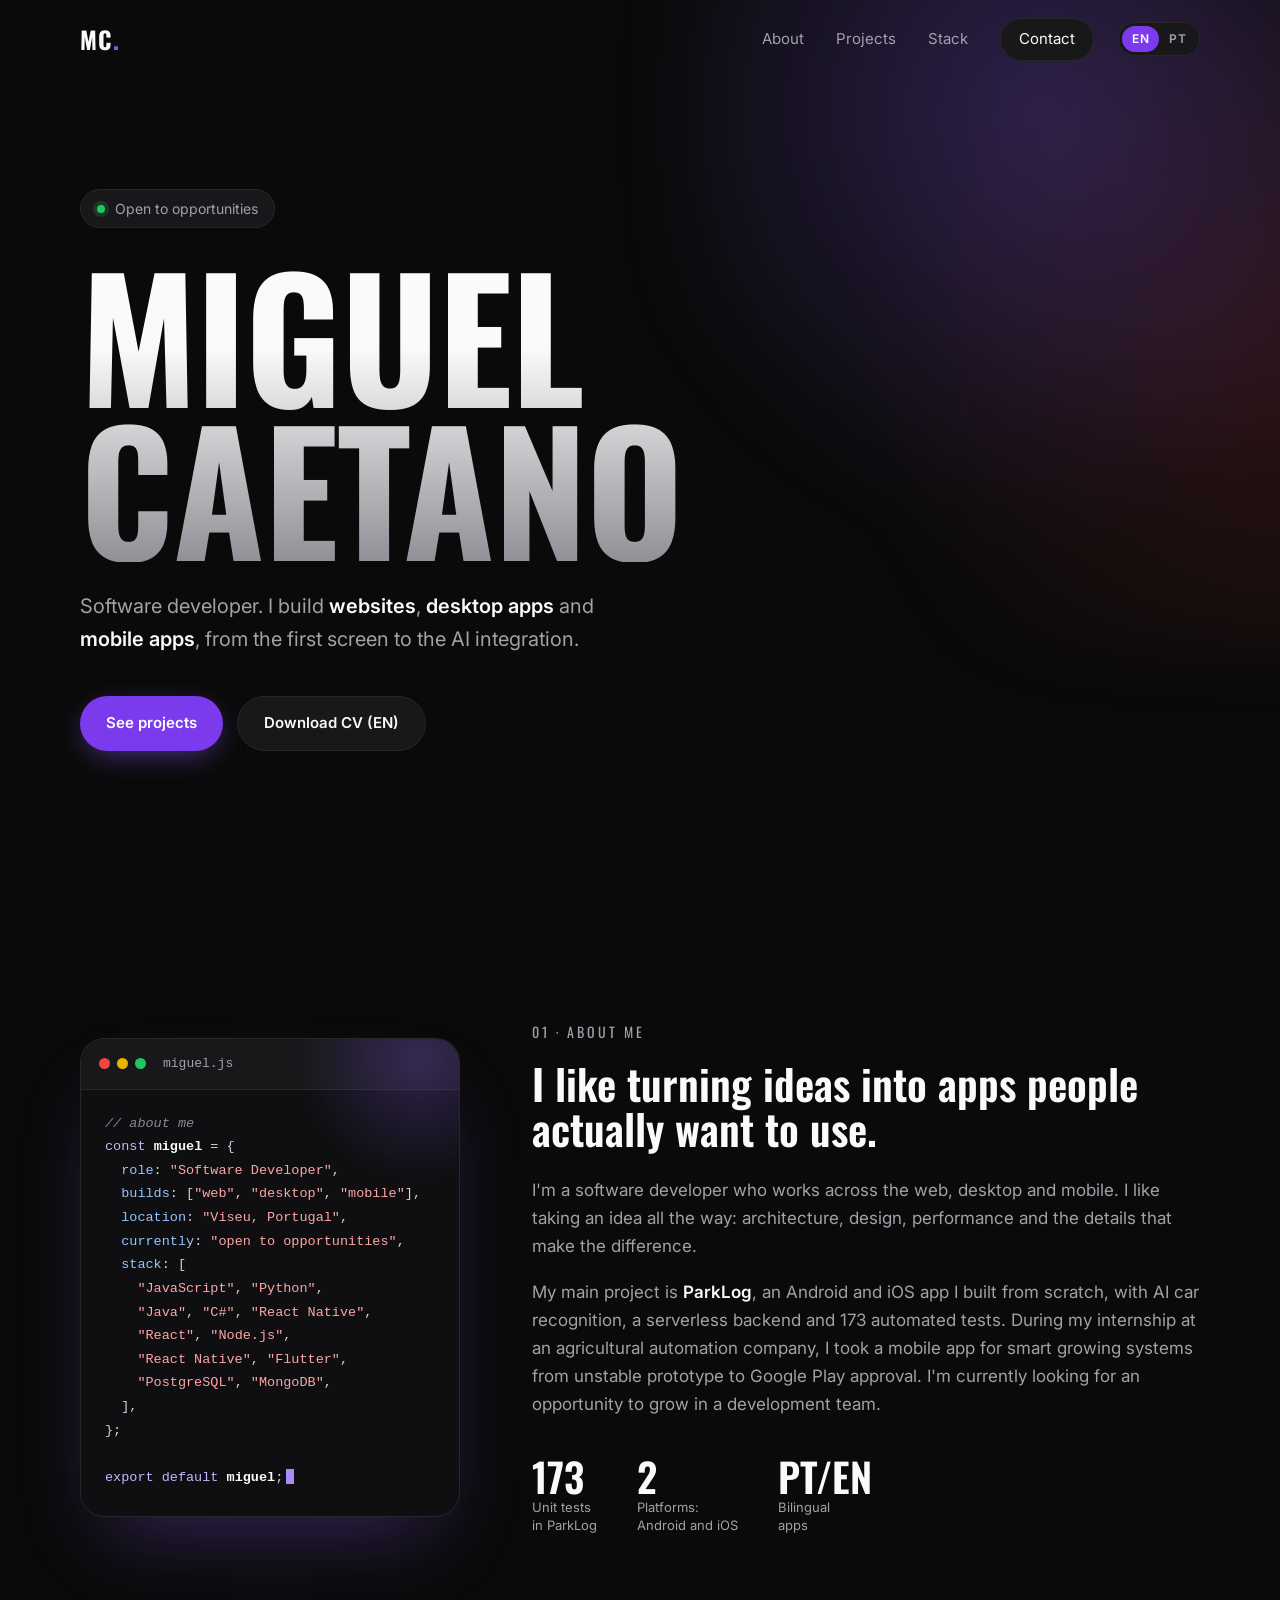
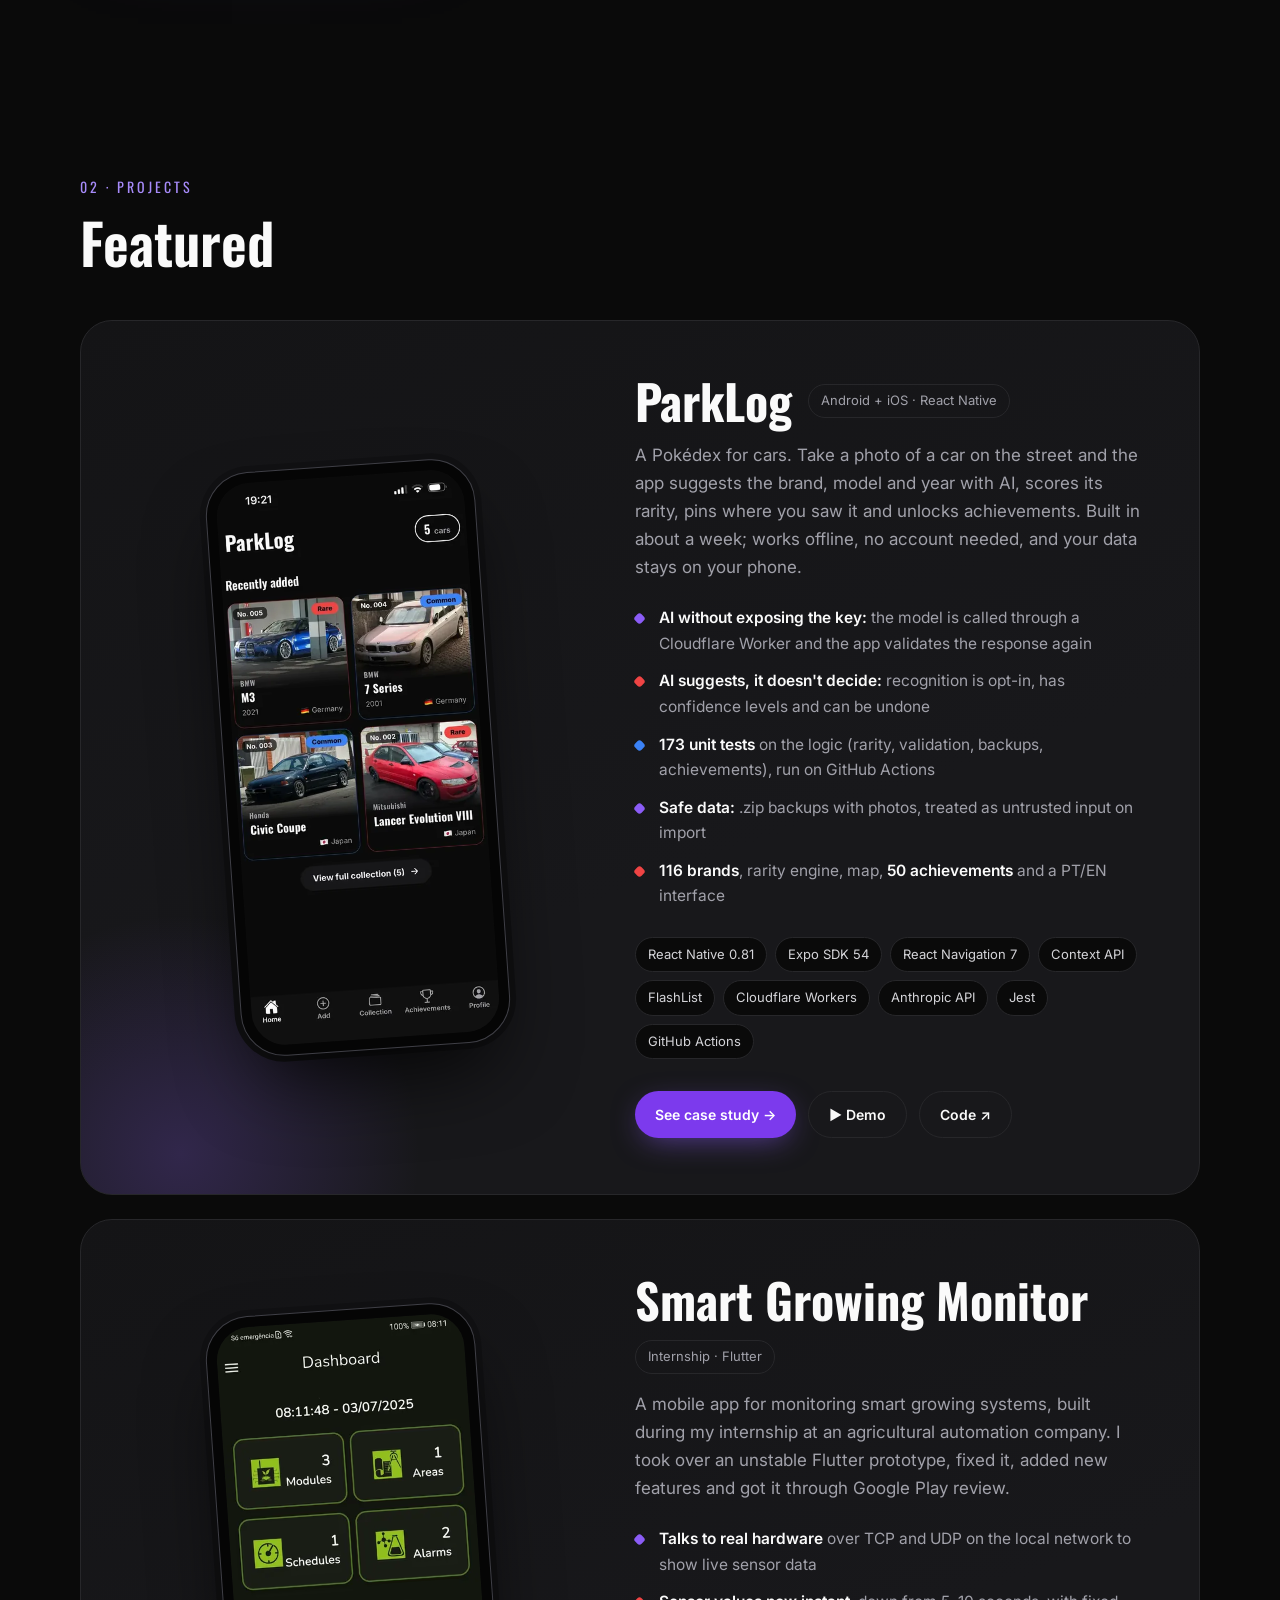
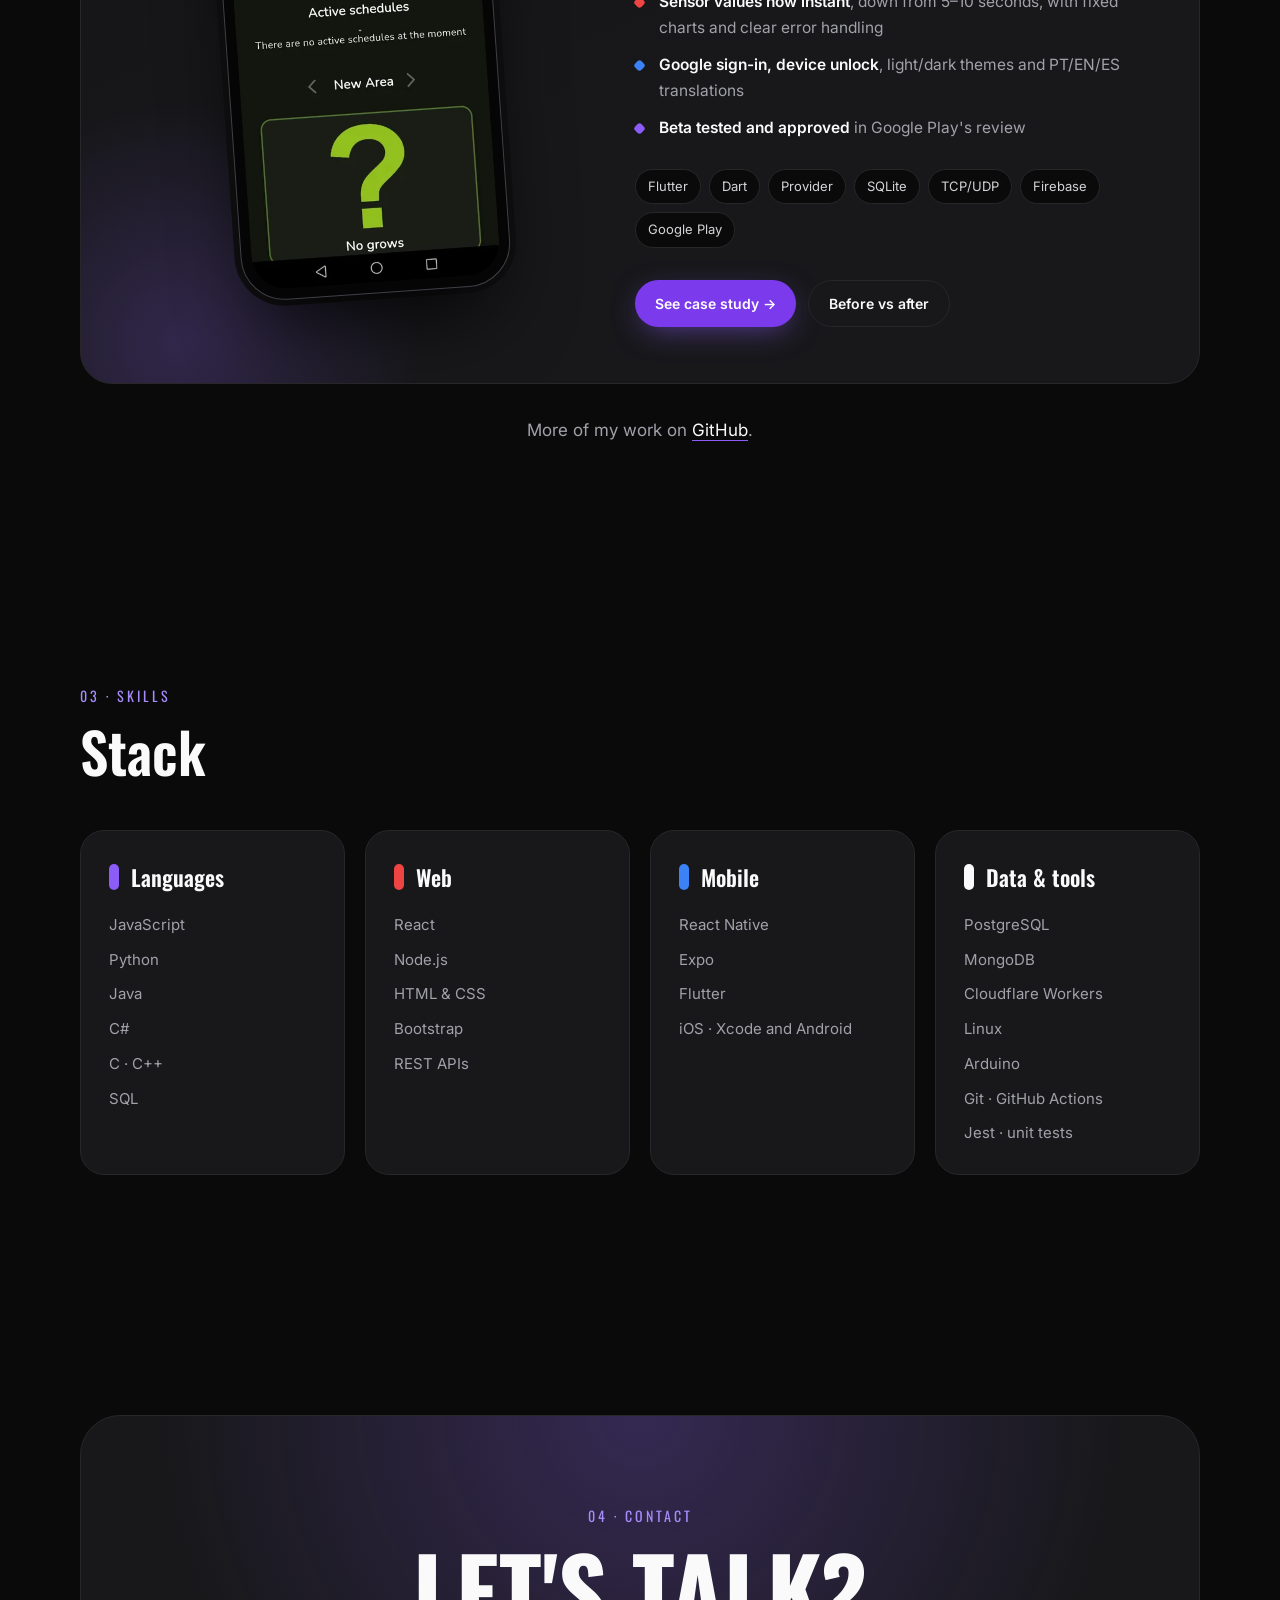
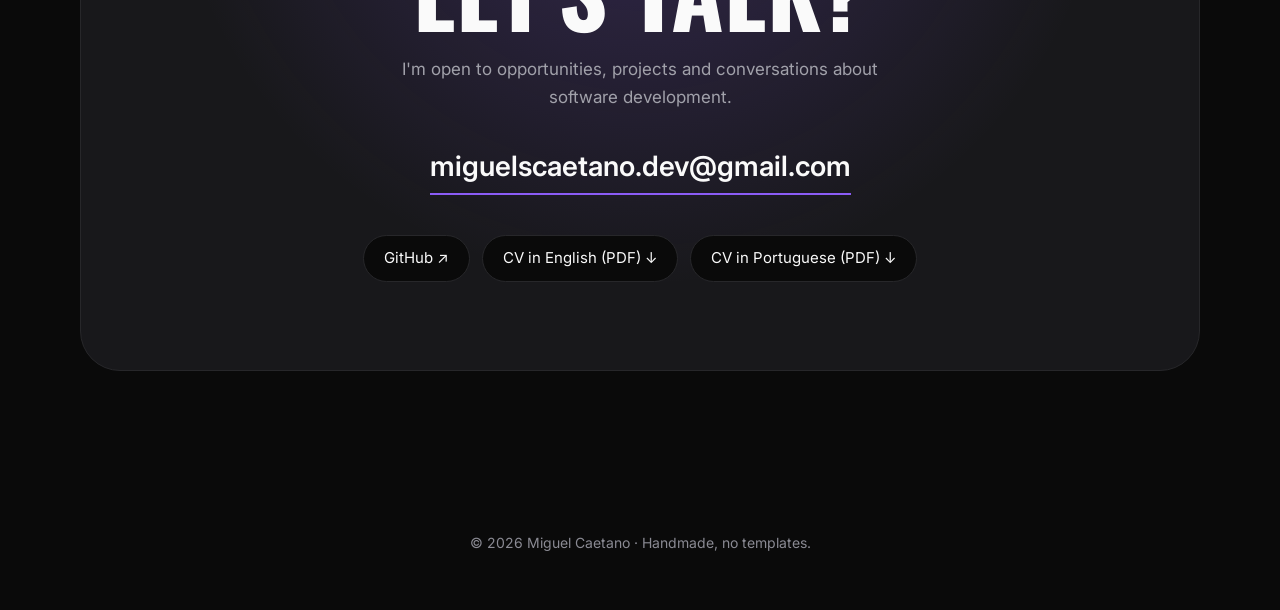
==== index.html @ cb92158a "primeira versao do portfolio, sem CVs para download" ====
<!DOCTYPE html>
<html lang="en">
<head>
  <meta charset="UTF-8" />
  <meta name="viewport" content="width=device-width, initial-scale=1.0" />
  <title data-i18n="meta.title">Miguel Caetano · Software Developer</title>
  <meta name="description" data-i18n-attr="content:meta.desc" content="Portfolio of Miguel Caetano, a software developer building websites, desktop apps and mobile apps. Creator of ParkLog." />

  <link rel="canonical" href="https://caetano14.github.io/" />

  <!-- Social share preview. Needs absolute URLs. -->
  <meta property="og:type" content="website" />
  <meta property="og:url" content="https://caetano14.github.io/" />
  <meta property="og:title" content="Miguel Caetano · Software Developer" />
  <meta property="og:description" content="Web, desktop and mobile · Creator of ParkLog, an AI-powered car collection app." />
  <meta property="og:image" content="https://caetano14.github.io/assets/og-home.jpg" />
  <meta property="og:image:width" content="1200" />
  <meta property="og:image:height" content="630" />
  <meta property="og:image:alt" content="Miguel Caetano, software developer, next to ParkLog app screens" />
  <meta name="twitter:card" content="summary_large_image" />

  <!-- Favicon -->
  <link rel="icon" href="favicon.svg" type="image/svg+xml" />
  <link rel="icon" href="favicon-32.png" sizes="32x32" type="image/png" />
  <link rel="apple-touch-icon" href="apple-touch-icon.png" />
  <meta name="theme-color" content="#0A0A0A" />

  <link rel="preconnect" href="https://fonts.googleapis.com" />
  <link rel="preconnect" href="https://fonts.gstatic.com" crossorigin />
  <link href="https://fonts.googleapis.com/css2?family=Inter:wght@400;500;600&family=Oswald:wght@500;600;700&display=swap" rel="stylesheet" />
  <link rel="stylesheet" href="style.css" />
</head>
<body>

  <!-- ============ NAVIGATION ============ -->
  <header class="nav" id="nav">
    <a href="#top" class="nav__logo">MC<span>.</span></a>
    <div class="nav__right">
      <div class="lang" role="group" aria-label="Language">
        <button type="button" data-lang="en" aria-pressed="true">EN</button>
        <button type="button" data-lang="pt" aria-pressed="false">PT</button>
      </div>
      <button class="nav__toggle" id="navToggle" aria-label="Open menu" data-i18n-attr="aria-label:nav.menu" aria-expanded="false">
        <span></span><span></span>
      </button>
    </div>
    <nav class="nav__links" id="navLinks">
      <a href="#about" data-i18n="nav.about">About</a>
      <a href="#projects" data-i18n="nav.projects">Projects</a>
      <a href="#stack" data-i18n="nav.stack">Stack</a>
      <a href="#contact" class="nav__cta" data-i18n="nav.contact">Contact</a>
    </nav>
  </header>

  <main id="top">

    <!-- ============ HERO ============ -->
    <section class="hero">
      <div class="hero__glow"></div>
      <div class="container hero__inner">
        <p class="eyebrow"><span class="dot"></span> <span data-i18n="hero.available">Open to opportunities</span></p>
        <h1 class="hero__title">Miguel<br />Caetano</h1>
        <p class="hero__subtitle" data-i18n="hero.subtitle">
          Software developer. I build <strong>websites</strong>, <strong>desktop apps</strong> and
          <strong>mobile apps</strong>, from the first screen to the AI integration.
        </p>
        <div class="hero__actions">
          <a href="#projects" class="btn btn--primary" data-i18n="hero.cta">See projects</a>
          <a href="assets/cv-miguel-caetano-en.pdf" class="btn btn--ghost" download data-i18n="hero.cv" data-i18n-attr="href:cv.file">Download CV (EN)</a>
        </div>
      </div>
    </section>

    <!-- ============ ABOUT ============ -->
    <section class="section" id="about">
      <div class="container about">
        <figure class="code-card reveal" aria-label="About me, written as code" data-i18n-attr="aria-label:about.codeLabel">
          <div class="code-card__bar" aria-hidden="true">
            <i></i><i></i><i></i>
            <span>miguel.js</span>
          </div>
<pre class="code-card__body"><code><span class="c-com" data-i18n="about.codeComment">// about me</span>
<span class="c-key">const</span> <span class="c-var">miguel</span> = {
  <span class="c-prop">role</span>: <span class="c-str">"Software Developer"</span>,
  <span class="c-prop">builds</span>: [<span class="c-str">"web"</span>, <span class="c-str">"desktop"</span>, <span class="c-str">"mobile"</span>],
  <span class="c-prop">location</span>: <span class="c-str">"Viseu, Portugal"</span>,
  <span class="c-prop">currently</span>: <span class="c-str" data-i18n="about.codeStatus">"open to opportunities"</span>,
  <span class="c-prop">stack</span>: [
    <span class="c-str">"JavaScript"</span>, <span class="c-str">"Python"</span>,
    <span class="c-str">"Java"</span>, <span class="c-str">"C#"</span>, <span class="c-str">"React Native"</span>,
    <span class="c-str">"React"</span>, <span class="c-str">"Node.js"</span>,
    <span class="c-str">"React Native"</span>, <span class="c-str">"Flutter"</span>,
    <span class="c-str">"PostgreSQL"</span>, <span class="c-str">"MongoDB"</span>,
  ],
};

<span class="c-key">export default</span> <span class="c-var">miguel</span>;<span class="code-card__caret" aria-hidden="true"></span></code></pre>
        </figure>
        <div class="about__text reveal">
          <p class="section__label" data-i18n="about.label">01 · About me</p>
          <h2 class="section__title" data-i18n="about.title">I like turning ideas into apps people actually want to use.</h2>
          <p data-i18n="about.p1">
            I'm a software developer who works across the web, desktop and mobile. I like taking an idea all
            the way: architecture, design, performance and the details that make the difference.
          </p>
          <p data-i18n="about.p2">
            My main project is <strong>ParkLog</strong>, an Android and iOS app I built from scratch, with
            AI car recognition, a serverless backend and 173 automated tests. During my internship at an
            agricultural automation company, I took a mobile app for smart growing systems from unstable
            prototype to Google Play approval. I'm currently looking for an opportunity to grow in a development team.
          </p>
          <div class="about__facts">
            <div><span class="fact__num">173</span><span class="fact__label" data-i18n="about.f1">Unit tests<br />in ParkLog</span></div>
            <div><span class="fact__num">2</span><span class="fact__label" data-i18n="about.f2">Platforms:<br />Android and iOS</span></div>
            <div><span class="fact__num">PT/EN</span><span class="fact__label" data-i18n="about.f3">Bilingual<br />apps</span></div>
          </div>
        </div>
      </div>
    </section>

    <!-- ============ PROJECTS ============ -->
    <section class="section" id="projects">
      <div class="container">
        <p class="section__label reveal" data-i18n="projects.label">02 · Projects</p>
        <h2 class="section__title reveal" data-i18n="projects.title">Featured</h2>

        <article class="project reveal">
          <div class="project__visual">
            <a href="parklog/" class="phone" aria-label="See the ParkLog case study" data-i18n-attr="aria-label:projects.phoneLabel">
              <div class="phone__screen phone__screen--img">
                <img src="assets/parklog/home.webp" srcset="assets/parklog/home-sm.webp 430w, assets/parklog/home.webp 645w" sizes="(max-width: 720px) 210px, 250px" width="645" height="1398" alt="ParkLog home screen with recently added cars" data-i18n-attr="alt:projects.phoneAlt" />
              </div>
            </a>
          </div>

          <div class="project__body">
            <div class="project__head">
              <h3 class="project__name">ParkLog</h3>
              <span class="tag">Android + iOS · React Native</span>
            </div>
            <p class="project__desc" data-i18n="pk.desc">
              A Pokédex for cars. Take a photo of a car on the street and the app suggests the brand, model
              and year with AI, scores its rarity, pins where you saw it and unlocks achievements. Built in
              about a week; works offline, no account needed, and your data stays on your phone.
            </p>

            <ul class="features">
              <li data-i18n="pk.f1"><b>AI without exposing the key:</b> the model is called through a Cloudflare Worker and the app validates the response again</li>
              <li data-i18n="pk.f2"><b>AI suggests, it doesn't decide:</b> recognition is opt-in, has confidence levels and can be undone</li>
              <li data-i18n="pk.f3"><b>173 unit tests</b> on the logic (rarity, validation, backups, achievements), run on GitHub Actions</li>
              <li data-i18n="pk.f4"><b>Safe data:</b> .zip backups with photos, treated as untrusted input on import</li>
              <li data-i18n="pk.f5"><b>116 brands</b>, rarity engine, map, <b>50 achievements</b> and a PT/EN interface</li>
            </ul>

            <div class="chips">
              <span>React Native 0.81</span><span>Expo SDK 54</span><span>React Navigation 7</span><span>Context API</span>
              <span>FlashList</span><span>Cloudflare Workers</span><span>Anthropic API</span>
              <span>Jest</span><span>GitHub Actions</span>
            </div>

            <div class="project__links">
              <a href="parklog/" class="btn btn--primary btn--sm" data-i18n="pk.case">See case study →</a>
              <a href="parklog/#demo" class="btn btn--ghost btn--sm">▶ Demo</a>
              <a href="https://github.com/caetano14/parklog" target="_blank" rel="noopener" class="btn btn--ghost btn--sm" data-i18n="pk.code">Code ↗</a>
            </div>
          </div>
        </article>

        <!-- Second project: internship -->
        <article class="project reveal">
          <div class="project__visual">
            <a href="internship/" class="phone" aria-label="See the internship case study" data-i18n-attr="aria-label:gl.card.phoneLabel">
              <div class="phone__screen phone__screen--img">
                <img src="assets/internship/dashboard.webp" srcset="assets/internship/dashboard-sm.webp 430w, assets/internship/dashboard.webp 645w" sizes="(max-width: 720px) 210px, 250px" width="645" height="1398" alt="App dashboard with modules, areas, schedules and alarms" data-i18n-attr="alt:gl.alt.dashboard" loading="lazy" />
              </div>
            </a>
          </div>

          <div class="project__body">
            <div class="project__head">
              <h3 class="project__name" data-i18n="gl.card.name">Smart Growing Monitor</h3>
              <span class="tag" data-i18n="gl.card.tag">Internship · Flutter</span>
            </div>
            <p class="project__desc" data-i18n="gl.card.desc">
              A mobile app for monitoring smart growing systems, built during my internship at an agricultural
              automation company. I took over an unstable Flutter prototype, fixed it, added new features and got
              it through Google Play review.
            </p>

            <ul class="features">
              <li data-i18n="gl.card.f1"><b>Talks to real hardware</b> over TCP and UDP on the local network to show live sensor data</li>
              <li data-i18n="gl.card.f2"><b>Sensor values now instant</b>, down from 5–10 seconds, with fixed charts and clear error handling</li>
              <li data-i18n="gl.card.f3"><b>Google sign-in, device unlock</b>, light/dark themes and PT/EN/ES translations</li>
              <li data-i18n="gl.card.f4"><b>Beta tested and approved</b> in Google Play's review</li>
            </ul>

            <div class="chips">
              <span>Flutter</span><span>Dart</span><span>Provider</span><span>SQLite</span>
              <span>TCP/UDP</span><span>Firebase</span><span>Google Play</span>
            </div>

            <div class="project__links">
              <a href="internship/" class="btn btn--primary btn--sm" data-i18n="pk.case">See case study →</a>
              <a href="internship/#redesign" class="btn btn--ghost btn--sm" data-i18n="gl.cta.ba">Before vs after</a>
            </div>
          </div>
        </article>

        <p class="more reveal" data-i18n="projects.more">More of my work on <a href="https://github.com/caetano14" target="_blank" rel="noopener">GitHub</a>.</p>
      </div>
    </section>

    <!-- ============ STACK ============ -->
    <section class="section" id="stack">
      <div class="container">
        <p class="section__label reveal" data-i18n="stack.label">03 · Skills</p>
        <h2 class="section__title reveal">Stack</h2>

        <div class="stack">
          <div class="stack__group reveal">
            <h3><i class="bar bar--exotic"></i><span data-i18n="stack.languages">Languages</span></h3>
            <ul><li>JavaScript</li><li>Python</li><li>Java</li><li>C#</li><li>C · C++</li><li>SQL</li></ul>
          </div>
          <div class="stack__group reveal">
            <h3><i class="bar bar--rare"></i>Web</h3>
            <ul><li>React</li><li>Node.js</li><li>HTML &amp; CSS</li><li>Bootstrap</li><li>REST APIs</li></ul>
          </div>
          <div class="stack__group reveal">
            <h3><i class="bar bar--common"></i>Mobile</h3>
            <ul><li>React Native</li><li>Expo</li><li>Flutter</li><li data-i18n="stack.platforms">iOS · Xcode and Android</li></ul>
          </div>
          <div class="stack__group reveal">
            <h3><i class="bar bar--white"></i><span data-i18n="stack.data">Data &amp; tools</span></h3>
            <ul><li>PostgreSQL</li><li>MongoDB</li><li>Cloudflare Workers</li><li>Linux</li><li>Arduino</li><li>Git · GitHub Actions</li><li data-i18n="stack.jest">Jest · unit tests</li></ul>
          </div>
        </div>
      </div>
    </section>

    <!-- ============ CONTACT ============ -->
    <section class="section contact" id="contact">
      <div class="container contact__inner reveal">
        <p class="section__label" data-i18n="contact.label">04 · Contact</p>
        <h2 class="contact__title" data-i18n="contact.title">Let's talk?</h2>
        <p class="contact__text" data-i18n="contact.text">I'm open to opportunities, projects and conversations about software development.</p>
        <a href="mailto:miguelscaetano.dev@gmail.com" class="contact__email">miguelscaetano.dev@gmail.com</a>
        <div class="contact__links">
          <a href="https://github.com/caetano14" target="_blank" rel="noopener">GitHub ↗</a>
                    <a href="assets/cv-miguel-caetano-en.pdf" download data-i18n="contact.cv" data-i18n-attr="href:cv.file">CV in English
                      (PDF) ↓</a>
                    <a href="assets/cv-miguel-caetano-pt.pdf" download data-i18n="contact.cvOther" data-i18n-attr="href:cv.otherFile">CV in
                      Portuguese (PDF) ↓</a>
        </div>
      </div>
    </section>
  </main>

  <footer class="footer">
    <p>© <span id="year"></span> Miguel Caetano · <span data-i18n="footer.made">Handmade, no templates.</span></p>
  </footer>

  <script src="i18n.js"></script>
  <script src="script.js"></script>
</body>
</html>
---- style.css ----
/* =========================================================
   Portfólio · Miguel Caetano
   Design system "garagem exótica" (o mesmo do ParkLog)
   ========================================================= */

:root {
  --bg: #0A0A0A;
  --card: #18181B;
  --card-2: #27272A;
  --text: #FAFAFA;
  --muted: #A1A1AA;

  --exotic: #8B5CF6;
  --exotic-strong: #7C3AED; /* fundos com texto branco (contraste 5.7:1) */
  --exotic-text: #A78BFA;   /* texto pequeno em roxo sobre fundo escuro */
  --rare: #EF4444;
  --common: #3B82F6;

  --radius: 16px;
  --font-body: "Inter", system-ui, -apple-system, "Segoe UI", sans-serif;
  --font-display: "Oswald", "Arial Narrow", Impact, sans-serif;
}

*, *::before, *::after { box-sizing: border-box; margin: 0; padding: 0; }

html { scroll-behavior: smooth; scroll-padding-top: 80px; }

body {
  background: var(--bg);
  color: var(--text);
  font-family: var(--font-body);
  font-size: 17px;
  line-height: 1.65;
  -webkit-font-smoothing: antialiased;
  overflow-x: hidden;
}

a { color: inherit; text-decoration: none; }
strong, b { color: var(--text); font-weight: 600; }

.container { width: min(1120px, 100% - 48px); margin-inline: auto; }

/* ---------- Navegação ---------- */
.nav {
  position: fixed; inset: 0 0 auto 0; z-index: 50;
  display: flex; align-items: center; justify-content: space-between;
  padding: 18px max(24px, calc((100% - 1120px) / 2));
  transition: background .3s, backdrop-filter .3s, border-color .3s;
  border-bottom: 1px solid transparent;
}
.nav.scrolled {
  background: rgba(10, 10, 10, .72);
  backdrop-filter: blur(16px);
  -webkit-backdrop-filter: blur(16px);
  border-bottom-color: rgba(39, 39, 42, .7);
}
.nav__logo { font-family: var(--font-display); font-size: 24px; font-weight: 700; letter-spacing: 1px; }
.nav__logo span { color: var(--exotic); }
.nav__links { display: flex; align-items: center; gap: 32px; font-size: 15px; }
.nav__links a { color: var(--muted); transition: color .2s; }
.nav__links a:hover { color: var(--text); }
.nav__links .nav__cta {
  color: var(--text); padding: 8px 18px; border-radius: 999px;
  background: var(--card); border: 1px solid var(--card-2);
}
.nav__links .nav__cta:hover { border-color: var(--exotic); }
.nav__links { margin-left: auto; }
.nav__right { order: 3; display: flex; align-items: center; gap: 12px; margin-left: 24px; position: relative; z-index: 2; }

/* Toggle de idioma */
.lang { display: flex; padding: 3px; border-radius: 999px; background: var(--card); border: 1px solid var(--card-2); }
.lang button {
  font: 600 12px/1 var(--font-body); letter-spacing: .5px; color: var(--muted);
  background: none; border: 0; cursor: pointer; padding: 7px 10px; border-radius: 999px;
  transition: color .2s, background .2s;
}
.lang button:hover { color: var(--text); }
.lang button[aria-pressed="true"] { background: var(--exotic-strong); color: #fff; }
.lang button:focus-visible, .btn:focus-visible, .nav__links a:focus-visible { outline: 2px solid var(--exotic); outline-offset: 2px; }

.nav__toggle { display: none; background: none; border: 0; cursor: pointer; padding: 8px; }
.nav__toggle span { display: block; width: 22px; height: 2px; background: var(--text); border-radius: 2px; margin: 5px 0; transition: transform .3s; }

/* ---------- Botões ---------- */
.btn {
  display: inline-flex; align-items: center; justify-content: center;
  padding: 14px 26px; border-radius: 999px;
  font-weight: 600; font-size: 15px;
  transition: transform .2s, box-shadow .2s, background .2s, border-color .2s;
}
.btn:hover { transform: translateY(-2px); }
.btn--primary { background: var(--exotic-strong); color: #fff; box-shadow: 0 8px 30px -8px rgba(139, 92, 246, .6); }
.btn--primary:hover { box-shadow: 0 12px 36px -8px rgba(139, 92, 246, .8); }
.btn--ghost { border: 1px solid var(--card-2); background: var(--card); }
.btn--ghost:hover { border-color: var(--muted); }
.btn--sm { padding: 11px 20px; font-size: 14px; }

/* ---------- Hero ---------- */
.hero { position: relative; min-height: 100vh; display: flex; align-items: center; padding: 120px 0 80px; overflow: hidden; }
.hero__glow {
  position: absolute; width: 900px; height: 900px; right: -300px; top: -250px;
  background:
    radial-gradient(circle at 40% 40%, rgba(139, 92, 246, .28), transparent 55%),
    radial-gradient(circle at 70% 70%, rgba(239, 68, 68, .14), transparent 50%);
  filter: blur(40px); pointer-events: none;
}
.hero__inner { position: relative; }
.eyebrow {
  display: inline-flex; align-items: center; gap: 10px;
  font-size: 14px; color: var(--muted);
  padding: 7px 16px; border-radius: 999px; background: var(--card); border: 1px solid var(--card-2);
}
.dot { width: 8px; height: 8px; border-radius: 50%; background: #22C55E; box-shadow: 0 0 0 4px rgba(34, 197, 94, .18); animation: pulse 2s infinite; }
@keyframes pulse { 50% { box-shadow: 0 0 0 7px rgba(34, 197, 94, .05); } }

.hero__title {
  font-family: var(--font-display); font-weight: 700; text-transform: uppercase;
  font-size: clamp(64px, 13vw, 168px); line-height: .92; letter-spacing: -1px;
  margin: 28px 0 28px;
  background: linear-gradient(180deg, #FAFAFA 30%, #71717A 120%);
  -webkit-background-clip: text; background-clip: text; color: transparent;
}
.hero__subtitle { max-width: 560px; font-size: clamp(17px, 2vw, 20px); color: var(--muted); }
.hero__actions { display: flex; flex-wrap: wrap; gap: 14px; margin-top: 40px; }

/* ---------- Secções ---------- */
.section { padding: 120px 0; }
.section__label { font-family: var(--font-display); letter-spacing: 3px; text-transform: uppercase; font-size: 14px; color: var(--exotic-text); margin-bottom: 14px; }
.section__title { font-family: var(--font-display); font-weight: 600; font-size: clamp(36px, 5vw, 56px); line-height: 1.08; margin-bottom: 48px; }

/* ---------- Sobre ---------- */
.about { display: grid; grid-template-columns: 380px 1fr; gap: 72px; align-items: center; }
.about__photo { aspect-ratio: 4 / 5; border-radius: 28px; overflow: hidden; background: var(--card); border: 1px solid var(--card-2); position: relative; }
.about__photo img { width: 100%; height: 100%; object-fit: cover; }
.about__photo::after { content: ""; position: absolute; inset: 0; background: linear-gradient(180deg, transparent 55%, var(--bg)); }
.about__placeholder {
  height: 100%; display: grid; place-items: center;
  font-family: var(--font-display); font-size: 120px; font-weight: 700; color: var(--card-2);
  background: radial-gradient(circle at 30% 20%, rgba(139, 92, 246, .25), transparent 60%);
}
.about__text .section__title { margin-bottom: 24px; font-size: clamp(30px, 3.6vw, 42px); }
.about__text p { color: var(--muted); margin-bottom: 18px; }
.about__facts { display: flex; gap: 40px; margin-top: 36px; flex-wrap: wrap; }
.about__facts > div { display: flex; flex-direction: column; }
.fact__num { font-family: var(--font-display); font-size: 40px; font-weight: 600; line-height: 1.1; }
.fact__label { font-size: 13px; color: var(--muted); line-height: 1.4; }

/* ---------- Projeto ---------- */
.project {
  display: grid; grid-template-columns: 1fr 1.15fr; gap: 56px; align-items: center;
  padding: 56px; border-radius: 32px;
  background: linear-gradient(160deg, #141416, var(--card) 60%);
  border: 1px solid var(--card-2);
  position: relative; overflow: hidden;
}
.project::before {
  content: ""; position: absolute; width: 520px; height: 520px; left: -160px; bottom: -220px;
  background: radial-gradient(circle, rgba(139, 92, 246, .22), transparent 65%); pointer-events: none;
}
.project__visual { display: flex; justify-content: center; position: relative; }

.phone {
  width: 270px; aspect-ratio: 9 / 19.5; border-radius: 44px; padding: 10px;
  background: #050505; border: 1px solid #3F3F46;
  box-shadow: 0 40px 80px -20px rgba(0, 0, 0, .8), 0 0 0 6px #111113;
  transform: rotate(-4deg); transition: transform .5s;
}
.project:hover .phone { transform: rotate(0) translateY(-6px); }
.phone__screen { height: 100%; border-radius: 34px; background: var(--bg); overflow: hidden; display: flex; flex-direction: column; padding: 44px 14px 14px; position: relative; }
.phone__screen > img { position: absolute; inset: 0; width: 100%; height: 100%; object-fit: cover; }
a.phone { display: block; }
.phone__screen--img { padding: 0; }
.app__header { display: flex; justify-content: space-between; align-items: baseline; margin-bottom: 14px; }
.app__title { font-family: var(--font-display); font-size: 22px; font-weight: 700; letter-spacing: 1px; }
.app__count { font-size: 11px; color: var(--muted); }
.app__grid { display: grid; grid-template-columns: 1fr 1fr; gap: 10px; }
.card { background: var(--card); border-radius: 14px; padding: 6px 6px 10px; display: flex; flex-direction: column; gap: 3px; border: 1px solid var(--card-2); }
.card__img { aspect-ratio: 1; border-radius: 10px; margin-bottom: 5px; }
.card span { font-size: 10.5px; font-weight: 600; padding-inline: 3px; }
.card em { font-style: normal; font-size: 9px; font-weight: 600; padding: 2px 7px; border-radius: 999px; align-self: flex-start; margin-left: 3px; }
.card--exotic .card__img { background: linear-gradient(135deg, #2E1065, #8B5CF6 140%); }
.card--rare   .card__img { background: linear-gradient(135deg, #450A0A, #EF4444 140%); }
.card--common .card__img { background: linear-gradient(135deg, #172554, #3B82F6 140%); }
.card--exotic em { color: #C4B5FD; background: rgba(139, 92, 246, .18); }
.card--rare em   { color: #FCA5A5; background: rgba(239, 68, 68, .18); }
.card--common em { color: #93C5FD; background: rgba(59, 130, 246, .18); }
.app__tabs {
  margin-top: auto; display: flex; justify-content: space-around; align-items: center;
  height: 46px; border-radius: 23px; background: rgba(39, 39, 42, .7);
}
.app__tabs i { width: 18px; height: 18px; border-radius: 6px; background: #52525B; }
.app__tabs i.on { background: var(--exotic); box-shadow: 0 0 14px rgba(139, 92, 246, .7); }

.project__head { display: flex; align-items: center; gap: 16px; flex-wrap: wrap; margin-bottom: 16px; }
.project__name { font-family: var(--font-display); font-size: 48px; font-weight: 700; line-height: 1; }
.tag { font-size: 13px; color: var(--muted); padding: 5px 12px; border-radius: 999px; border: 1px solid var(--card-2); }
.project__desc { color: var(--muted); margin-bottom: 24px; }

.features { list-style: none; display: grid; gap: 12px; margin-bottom: 28px; font-size: 15.5px; color: var(--muted); }
.features li { padding-left: 24px; position: relative; }
.features li::before {
  content: ""; position: absolute; left: 0; top: 9px; width: 9px; height: 9px; border-radius: 3px;
  background: var(--exotic); transform: rotate(45deg);
}
.features li:nth-child(3n+2)::before { background: var(--rare); }
.features li:nth-child(3n)::before { background: var(--common); }

.chips { display: flex; flex-wrap: wrap; gap: 8px; margin-bottom: 32px; }
.chips span { font-size: 13px; padding: 6px 12px; border-radius: 999px; background: var(--bg); border: 1px solid var(--card-2); color: #D4D4D8; }

.project__links { display: flex; flex-wrap: wrap; gap: 12px; }

.more { margin-top: 32px; color: var(--muted); text-align: center; }
.more a { color: var(--text); border-bottom: 1px solid var(--exotic); }

/* ---------- Stack ---------- */
.stack { display: grid; grid-template-columns: repeat(4, 1fr); gap: 20px; }
.stack__group {
  background: var(--card); border: 1px solid var(--card-2); border-radius: 24px; padding: 28px;
  transition: transform .3s, border-color .3s;
}
.stack__group:hover { transform: translateY(-4px); border-color: #3F3F46; }
.stack__group h3 { font-family: var(--font-display); font-weight: 600; font-size: 22px; margin-bottom: 18px; display: flex; align-items: center; gap: 12px; }
.bar { width: 10px; height: 26px; border-radius: 5px; display: inline-block; }
.bar--exotic { background: var(--exotic); }
.bar--rare { background: var(--rare); }
.bar--common { background: var(--common); }
.bar--white { background: var(--text); }
.stack__group ul { list-style: none; display: grid; gap: 10px; color: var(--muted); font-size: 15px; }

/* ---------- Contacto ---------- */
.contact { text-align: center; }
.contact__inner {
  padding: 88px 32px; border-radius: 40px; position: relative; overflow: hidden;
  background: radial-gradient(ellipse at 50% 0%, rgba(139, 92, 246, .25), transparent 60%), var(--card);
  border: 1px solid var(--card-2);
}
.contact__title { font-family: var(--font-display); font-size: clamp(48px, 8vw, 96px); font-weight: 700; text-transform: uppercase; line-height: 1; margin-bottom: 18px; }
.contact__text { color: var(--muted); max-width: 480px; margin: 0 auto 32px; }
.contact__email {
  display: inline-block; font-size: clamp(18px, 3vw, 28px); font-weight: 600;
  border-bottom: 2px solid var(--exotic); padding-bottom: 4px; transition: color .2s;
  max-width: 100%;
}
@media (max-width: 480px) { .contact__email { font-size: 16px; } }
.contact__email:hover { color: #C4B5FD; }
.contact__links { display: flex; justify-content: center; flex-wrap: wrap; gap: 12px; margin-top: 40px; }
.contact__links a { padding: 10px 20px; border-radius: 999px; background: var(--bg); border: 1px solid var(--card-2); font-size: 15px; transition: border-color .2s; }
.contact__links a:hover { border-color: var(--exotic); }

.footer { text-align: center; padding: 40px 24px 56px; color: #8A8A93; font-size: 14px; }

/* ---------- Animação de entrada ---------- */
.reveal { opacity: 0; transform: translateY(28px); transition: opacity .8s ease, transform .8s ease; }
.reveal.visible { opacity: 1; transform: none; }
@media (prefers-reduced-motion: reduce) {
  .reveal { opacity: 1; transform: none; transition: none; }
  html { scroll-behavior: auto; }
}

/* ---------- Responsivo ---------- */
@media (max-width: 960px) {
  .about { grid-template-columns: 1fr; gap: 40px; }
  .about__photo { max-width: 320px; }
  .code-card { max-width: 440px; width: 100%; }
  .project { grid-template-columns: 1fr; padding: 40px 28px; gap: 48px; }
  .stack { grid-template-columns: repeat(2, 1fr); }
}
@media (max-width: 720px) {
  .section { padding: 88px 0; }
  .nav__toggle { display: block; position: relative; z-index: 2; }
  .nav__links {
    position: fixed; inset: 0; flex-direction: column; justify-content: center; gap: 28px;
    font-size: 22px; background: rgba(10, 10, 10, .96); backdrop-filter: blur(20px);
    opacity: 0; pointer-events: none; transition: opacity .3s;
  }
  .nav.open .nav__links { opacity: 1; pointer-events: auto; }
  .nav.open .nav__toggle span:first-child { transform: translateY(3.5px) rotate(45deg); }
  .nav.open .nav__toggle span:last-child { transform: translateY(-3.5px) rotate(-45deg); }
  .stack { grid-template-columns: 1fr; }
  .phone { width: 230px; }
}

/* Segundo projeto (ver TODO no index.html): cartões seguidos com espaço entre eles */
.project + .project { margin-top: 24px; }

/* ---------- Cartão de código (no lugar da foto) ---------- */
.code-card {
  margin: 0; border-radius: 24px; overflow: hidden;
  background: #0F0F11; border: 1px solid var(--card-2);
  box-shadow: 0 40px 80px -30px rgba(139, 92, 246, .35);
  position: relative;
}
.code-card::before {
  content: ""; position: absolute; width: 260px; height: 260px; right: -90px; top: -110px;
  background: radial-gradient(circle, rgba(139, 92, 246, .25), transparent 65%); pointer-events: none;
}
.code-card__bar {
  display: flex; align-items: center; gap: 7px; padding: 14px 18px;
  background: var(--card); border-bottom: 1px solid var(--card-2);
}
.code-card__bar i { width: 11px; height: 11px; border-radius: 50%; background: #3F3F46; }
.code-card__bar i:nth-child(1) { background: #EF4444; }
.code-card__bar i:nth-child(2) { background: #EAB308; }
.code-card__bar i:nth-child(3) { background: #22C55E; }
.code-card__bar span { margin-left: 10px; font-size: 13px; color: var(--muted); font-family: ui-monospace, "SF Mono", Menlo, Consolas, monospace; }
.code-card__body {
  position: relative; margin: 0; padding: 22px 24px 26px; overflow-x: auto;
  font-family: ui-monospace, "SF Mono", Menlo, Consolas, monospace; font-size: 13.5px; line-height: 1.75; color: #D4D4D8;
}
.code-card__body code { font: inherit; color: inherit; }
.c-com { color: #8A8A93; font-style: italic; }
.c-key { color: #C4B5FD; }
.c-var { color: #FAFAFA; font-weight: 600; }
.c-prop { color: #93C5FD; }
.c-str { color: #FCA5A5; }
.code-card__caret {
  display: inline-block; width: 8px; height: 1.1em; margin-left: 3px; vertical-align: -3px;
  background: var(--exotic-text); animation: caret 1.1s steps(1) infinite;
}
@keyframes caret { 50% { opacity: 0; } }
@media (prefers-reduced-motion: reduce) { .code-card__caret { animation: none; } }
@media (max-width: 480px) { .code-card__body { font-size: 12px; padding: 18px; } }
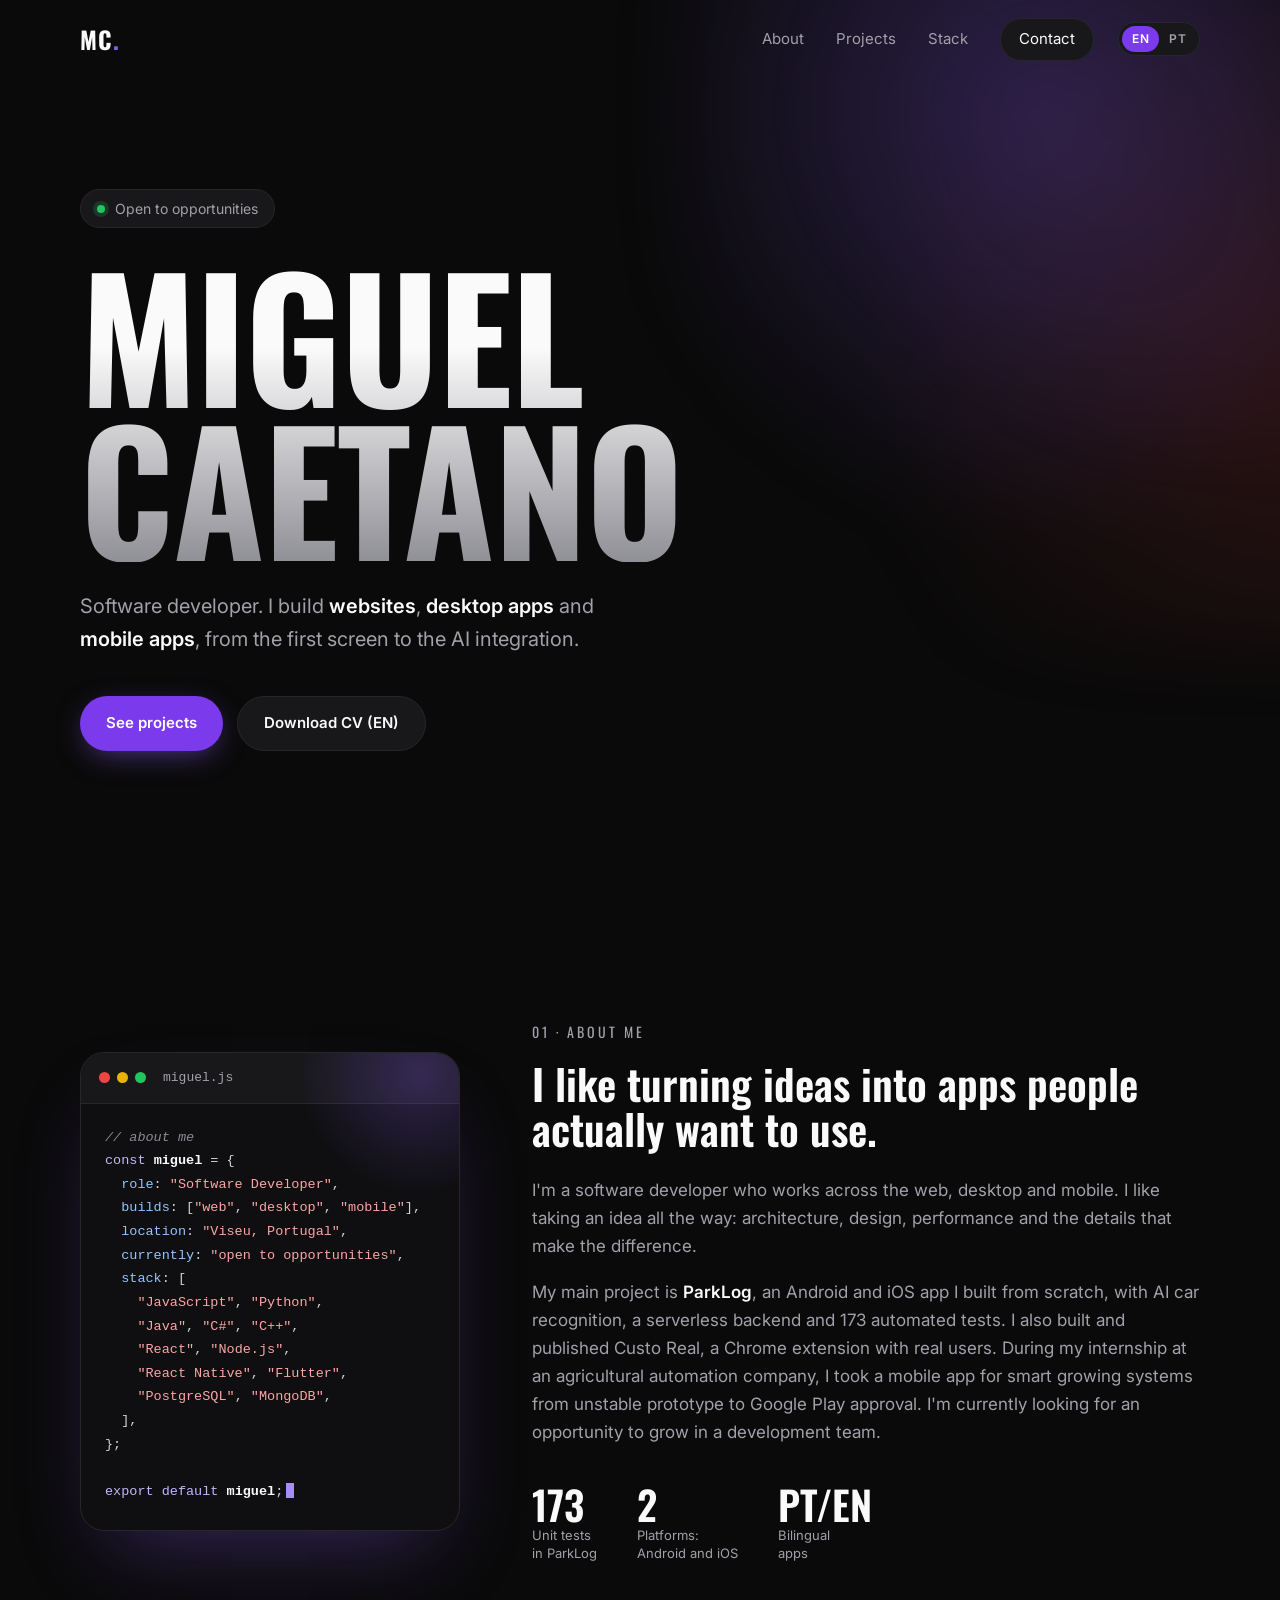
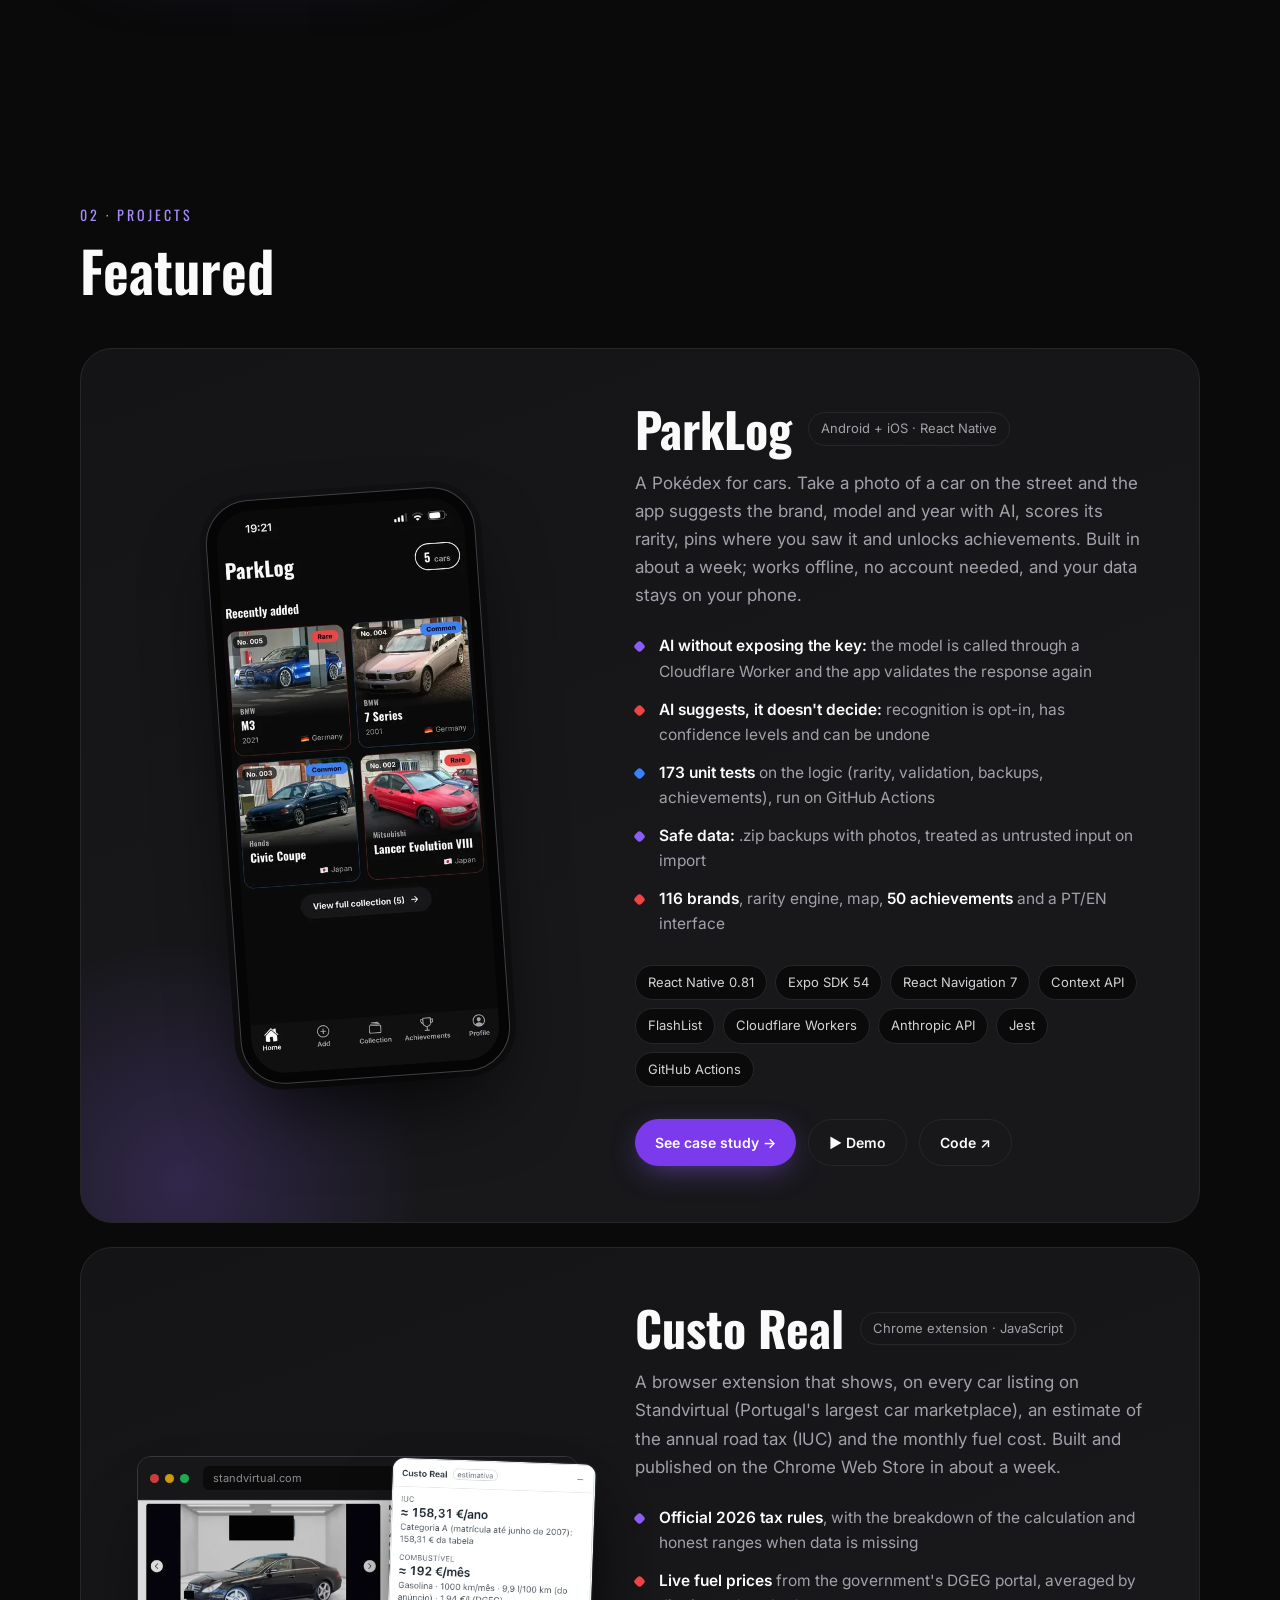
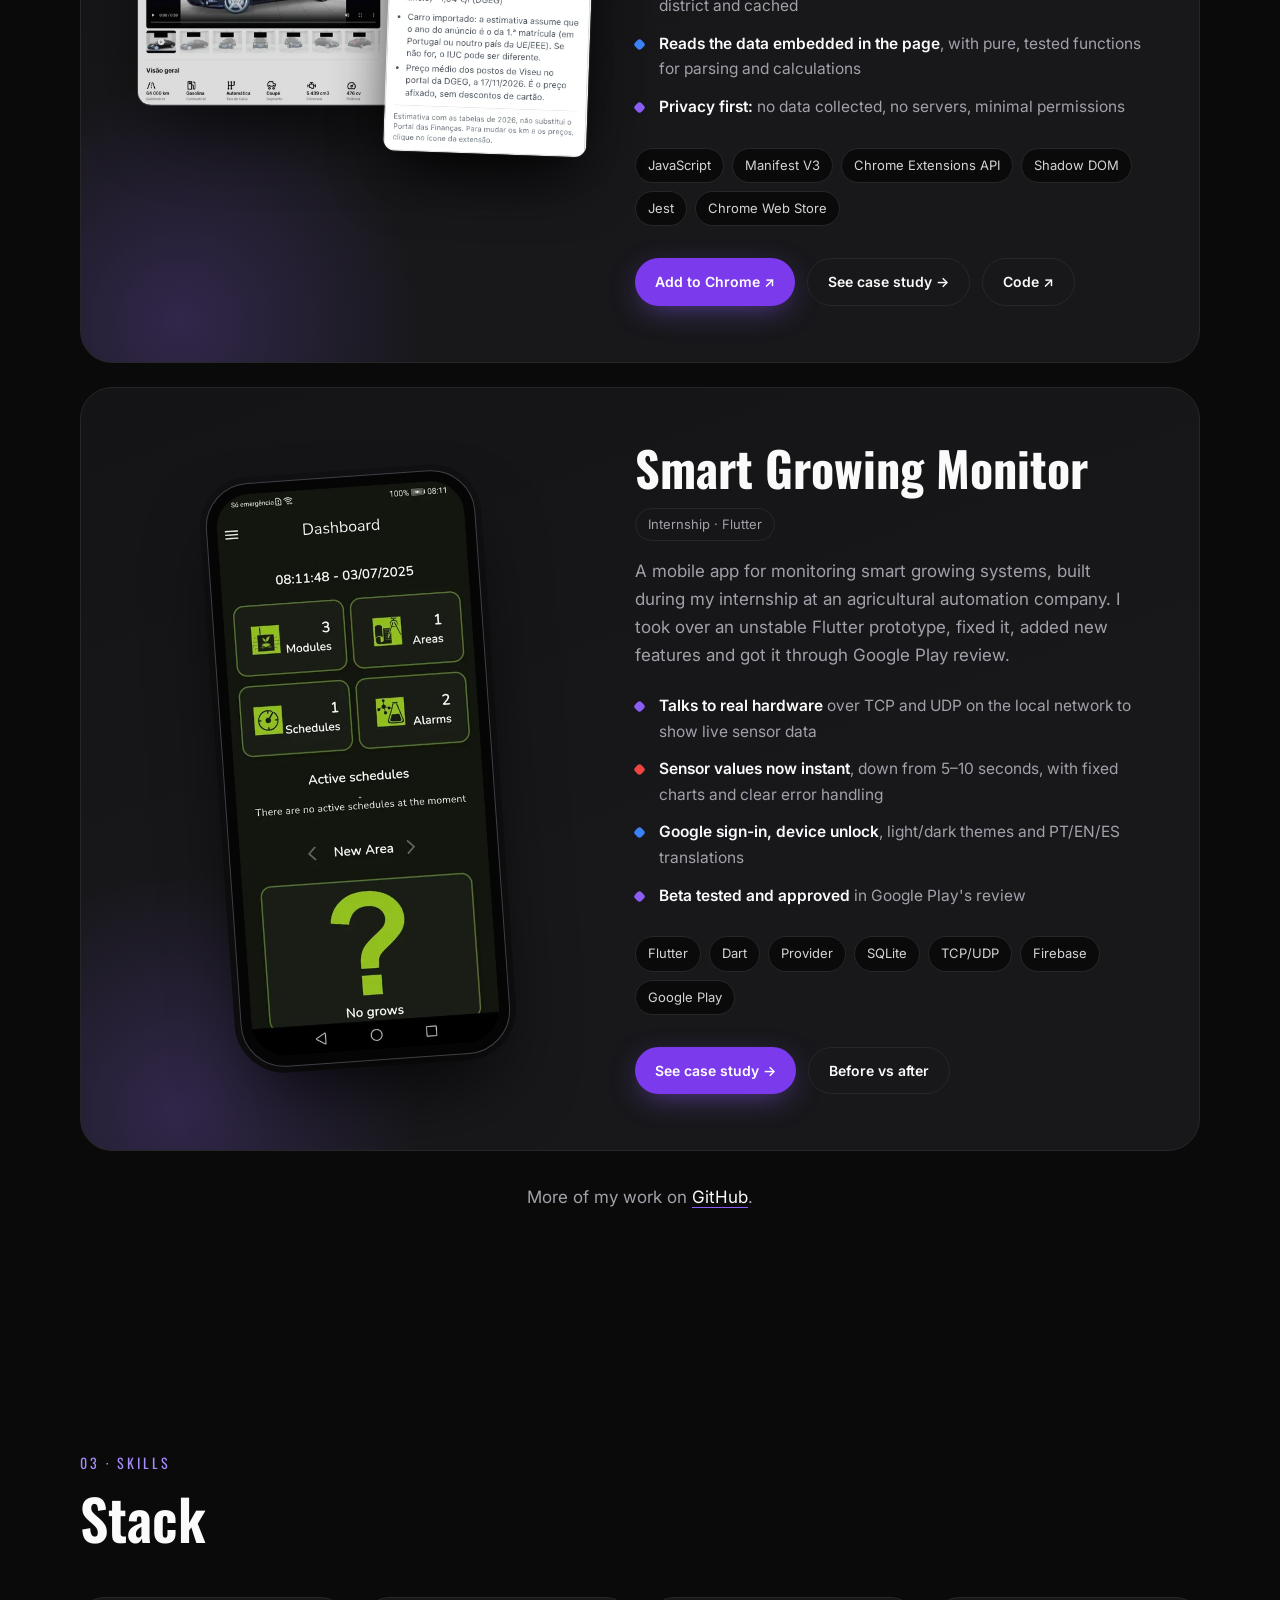
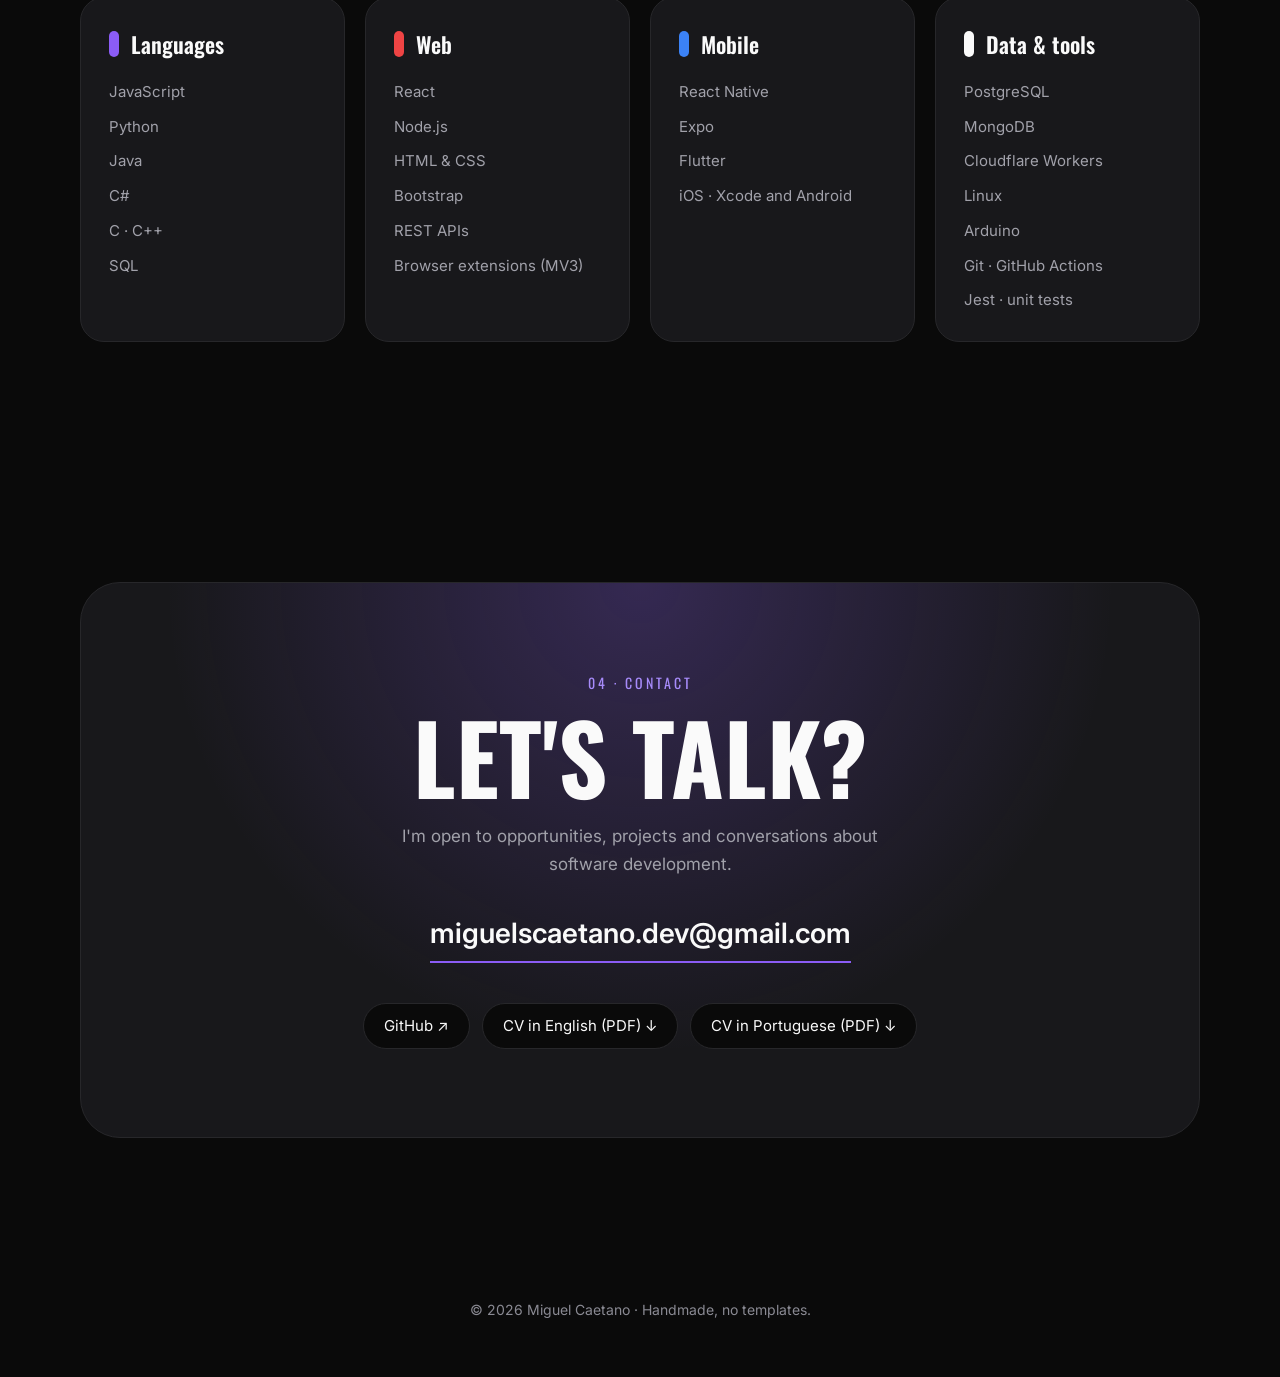
==== commit e743a8d9: "custo real no site" ====
--- a/index.html
+++ b/index.html
@@ -6,14 +6,14 @@
   <title data-i18n="meta.title">Miguel Caetano · Software Developer</title>
   <meta name="description" data-i18n-attr="content:meta.desc" content="Portfolio of Miguel Caetano, a software developer building websites, desktop apps and mobile apps. Creator of ParkLog." />
 
-  <link rel="canonical" href="https://caetano14.github.io/" />
+  <link rel="canonical" href="https://miguelscaetano.github.io/" />
 
   <!-- Social share preview. Needs absolute URLs. -->
   <meta property="og:type" content="website" />
-  <meta property="og:url" content="https://caetano14.github.io/" />
+  <meta property="og:url" content="https://miguelscaetano.github.io/" />
   <meta property="og:title" content="Miguel Caetano · Software Developer" />
   <meta property="og:description" content="Web, desktop and mobile · Creator of ParkLog, an AI-powered car collection app." />
-  <meta property="og:image" content="https://caetano14.github.io/assets/og-home.jpg" />
+  <meta property="og:image" content="https://miguelscaetano.github.io/assets/og-home.jpg" />
   <meta property="og:image:width" content="1200" />
   <meta property="og:image:height" content="630" />
   <meta property="og:image:alt" content="Miguel Caetano, software developer, next to ParkLog app screens" />
@@ -66,6 +66,7 @@
         </p>
         <div class="hero__actions">
           <a href="#projects" class="btn btn--primary" data-i18n="hero.cta">See projects</a>
+          <!-- ✏️ One CV per language: cv-miguel-caetano-en.pdf and cv-miguel-caetano-pt.pdf -->
           <a href="assets/cv-miguel-caetano-en.pdf" class="btn btn--ghost" download data-i18n="hero.cv" data-i18n-attr="href:cv.file">Download CV (EN)</a>
         </div>
       </div>
@@ -74,6 +75,8 @@
     <!-- ============ ABOUT ============ -->
     <section class="section" id="about">
       <div class="container about">
+        <!-- Code card instead of a photo. To use a photo later, replace this <figure> with:
+             <div class="about__photo reveal"><img src="assets/foto.jpg" alt="Miguel Caetano" /></div> -->
         <figure class="code-card reveal" aria-label="About me, written as code" data-i18n-attr="aria-label:about.codeLabel">
           <div class="code-card__bar" aria-hidden="true">
             <i></i><i></i><i></i>
@@ -87,7 +90,7 @@
   <span class="c-prop">currently</span>: <span class="c-str" data-i18n="about.codeStatus">"open to opportunities"</span>,
   <span class="c-prop">stack</span>: [
     <span class="c-str">"JavaScript"</span>, <span class="c-str">"Python"</span>,
-    <span class="c-str">"Java"</span>, <span class="c-str">"C#"</span>, <span class="c-str">"React Native"</span>,
+    <span class="c-str">"Java"</span>, <span class="c-str">"C#"</span>, <span class="c-str">"C++"</span>,
     <span class="c-str">"React"</span>, <span class="c-str">"Node.js"</span>,
     <span class="c-str">"React Native"</span>, <span class="c-str">"Flutter"</span>,
     <span class="c-str">"PostgreSQL"</span>, <span class="c-str">"MongoDB"</span>,
@@ -99,13 +102,15 @@
         <div class="about__text reveal">
           <p class="section__label" data-i18n="about.label">01 · About me</p>
           <h2 class="section__title" data-i18n="about.title">I like turning ideas into apps people actually want to use.</h2>
+          <!-- ✏️ EDIT: who you are, what you study/do, what you are looking for (and the PT version in i18n.js) -->
           <p data-i18n="about.p1">
             I'm a software developer who works across the web, desktop and mobile. I like taking an idea all
             the way: architecture, design, performance and the details that make the difference.
           </p>
           <p data-i18n="about.p2">
             My main project is <strong>ParkLog</strong>, an Android and iOS app I built from scratch, with
-            AI car recognition, a serverless backend and 173 automated tests. During my internship at an
+            AI car recognition, a serverless backend and 173 automated tests. I also built and published
+            Custo Real, a Chrome extension with real users. During my internship at an
             agricultural automation company, I took a mobile app for smart growing systems from unstable
             prototype to Google Play approval. I'm currently looking for an opportunity to grow in a development team.
           </p>
@@ -161,7 +166,50 @@
             <div class="project__links">
               <a href="parklog/" class="btn btn--primary btn--sm" data-i18n="pk.case">See case study →</a>
               <a href="parklog/#demo" class="btn btn--ghost btn--sm">▶ Demo</a>
-              <a href="https://github.com/caetano14/parklog" target="_blank" rel="noopener" class="btn btn--ghost btn--sm" data-i18n="pk.code">Code ↗</a>
+              <a href="https://github.com/miguelscaetano/parklog" target="_blank" rel="noopener" class="btn btn--ghost btn--sm" data-i18n="pk.code">Code ↗</a>
+            </div>
+          </div>
+        </article>
+
+        <!-- Browser extension: Custo Real -->
+        <article class="project reveal">
+          <div class="project__visual">
+            <a href="custo-real/" class="browser-stack" aria-label="See the Custo Real case study" data-i18n-attr="aria-label:cr.card.visualLabel">
+              <div class="browser">
+                <div class="browser__bar" aria-hidden="true"><i></i><i></i><i></i><span class="browser__url">standvirtual.com</span></div>
+                <img src="assets/custo-real/anuncio.webp" srcset="assets/custo-real/anuncio-sm.webp 760w, assets/custo-real/anuncio.webp 1280w" sizes="(max-width: 960px) 90vw, 480px" width="1280" height="594" alt="Custo Real panel on a car listing, showing the annual road tax and monthly fuel cost" data-i18n-attr="alt:cr.alt.anuncio" loading="lazy" />
+              </div>
+              <img class="panel-float" src="assets/custo-real/painel.webp" width="303" height="437" alt="" loading="lazy" />
+            </a>
+          </div>
+
+          <div class="project__body">
+            <div class="project__head">
+              <h3 class="project__name">Custo Real</h3>
+              <span class="tag" data-i18n="cr.card.tag">Chrome extension · JavaScript</span>
+            </div>
+            <p class="project__desc" data-i18n="cr.card.desc">
+              A browser extension that shows, on every car listing on Standvirtual (Portugal's largest car
+              marketplace), an estimate of the annual road tax (IUC) and the monthly fuel cost. Built and
+              published on the Chrome Web Store in about a week.
+            </p>
+
+            <ul class="features">
+              <li data-i18n="cr.card.f1"><b>Official 2026 tax rules</b>, with the breakdown of the calculation and honest ranges when data is missing</li>
+              <li data-i18n="cr.card.f2"><b>Live fuel prices</b> from the government's DGEG portal, averaged by district and cached</li>
+              <li data-i18n="cr.card.f3"><b>Reads the data embedded in the page</b>, with pure, tested functions for parsing and calculations</li>
+              <li data-i18n="cr.card.f4"><b>Privacy first:</b> no data collected, no servers, minimal permissions</li>
+            </ul>
+
+            <div class="chips">
+              <span>JavaScript</span><span>Manifest V3</span><span>Chrome Extensions API</span>
+              <span>Shadow DOM</span><span>Jest</span><span>Chrome Web Store</span>
+            </div>
+
+            <div class="project__links">
+              <a href="https://chromewebstore.google.com/detail/custo-real/fdnkfcnohdgionjojhfmckkckonjcmnm" target="_blank" rel="noopener" class="btn btn--primary btn--sm" data-i18n="cr.cta.store">Add to Chrome ↗</a>
+              <a href="custo-real/" class="btn btn--ghost btn--sm" data-i18n="pk.case">See case study →</a>
+              <a href="https://github.com/miguelscaetano/custo-real" target="_blank" rel="noopener" class="btn btn--ghost btn--sm" data-i18n="pk.code">Code ↗</a>
             </div>
           </div>
         </article>
@@ -206,7 +254,7 @@
           </div>
         </article>
 
-        <p class="more reveal" data-i18n="projects.more">More of my work on <a href="https://github.com/caetano14" target="_blank" rel="noopener">GitHub</a>.</p>
+        <p class="more reveal" data-i18n="projects.more">More of my work on <a href="https://github.com/miguelscaetano" target="_blank" rel="noopener">GitHub</a>.</p>
       </div>
     </section>
 
@@ -223,7 +271,7 @@
           </div>
           <div class="stack__group reveal">
             <h3><i class="bar bar--rare"></i>Web</h3>
-            <ul><li>React</li><li>Node.js</li><li>HTML &amp; CSS</li><li>Bootstrap</li><li>REST APIs</li></ul>
+            <ul><li>React</li><li>Node.js</li><li>HTML &amp; CSS</li><li>Bootstrap</li><li>REST APIs</li><li data-i18n="stack.ext">Browser extensions (MV3)</li></ul>
           </div>
           <div class="stack__group reveal">
             <h3><i class="bar bar--common"></i>Mobile</h3>
@@ -245,11 +293,9 @@
         <p class="contact__text" data-i18n="contact.text">I'm open to opportunities, projects and conversations about software development.</p>
         <a href="mailto:miguelscaetano.dev@gmail.com" class="contact__email">miguelscaetano.dev@gmail.com</a>
         <div class="contact__links">
-          <a href="https://github.com/caetano14" target="_blank" rel="noopener">GitHub ↗</a>
-                    <a href="assets/cv-miguel-caetano-en.pdf" download data-i18n="contact.cv" data-i18n-attr="href:cv.file">CV in English
-                      (PDF) ↓</a>
-                    <a href="assets/cv-miguel-caetano-pt.pdf" download data-i18n="contact.cvOther" data-i18n-attr="href:cv.otherFile">CV in
-                      Portuguese (PDF) ↓</a>
+          <a href="https://github.com/miguelscaetano" target="_blank" rel="noopener">GitHub ↗</a>
+          <a href="assets/cv-miguel-caetano-en.pdf" download data-i18n="contact.cv" data-i18n-attr="href:cv.file">CV in English (PDF) ↓</a>
+          <a href="assets/cv-miguel-caetano-pt.pdf" download data-i18n="contact.cvOther" data-i18n-attr="href:cv.otherFile">CV in Portuguese (PDF) ↓</a>
         </div>
       </div>
     </section>
--- a/style.css
+++ b/style.css
@@ -45,15 +45,20 @@
   position: fixed; inset: 0 0 auto 0; z-index: 50;
   display: flex; align-items: center; justify-content: space-between;
   padding: 18px max(24px, calc((100% - 1120px) / 2));
-  transition: background .3s, backdrop-filter .3s, border-color .3s;
+  transition: border-color .3s;
   border-bottom: 1px solid transparent;
 }
-.nav.scrolled {
+/* O vidro fica numa camada por trás da barra (::before) e não na própria barra:
+   um backdrop-filter na barra prenderia o menu mobile (position: fixed) à altura dela */
+.nav::before {
+  content: ""; position: absolute; inset: 0; z-index: -1;
   background: rgba(10, 10, 10, .72);
   backdrop-filter: blur(16px);
   -webkit-backdrop-filter: blur(16px);
-  border-bottom-color: rgba(39, 39, 42, .7);
-}
+  opacity: 0; transition: opacity .3s;
+}
+.nav.scrolled::before { opacity: 1; }
+.nav.scrolled { border-bottom-color: rgba(39, 39, 42, .7); }
 .nav__logo { font-family: var(--font-display); font-size: 24px; font-weight: 700; letter-spacing: 1px; }
 .nav__logo span { color: var(--exotic); }
 .nav__links { display: flex; align-items: center; gap: 32px; font-size: 15px; }
@@ -275,13 +280,13 @@
     opacity: 0; pointer-events: none; transition: opacity .3s;
   }
   .nav.open .nav__links { opacity: 1; pointer-events: auto; }
+  .nav.open { border-bottom-color: transparent; }
   .nav.open .nav__toggle span:first-child { transform: translateY(3.5px) rotate(45deg); }
   .nav.open .nav__toggle span:last-child { transform: translateY(-3.5px) rotate(-45deg); }
   .stack { grid-template-columns: 1fr; }
   .phone { width: 230px; }
 }
 
-/* Segundo projeto (ver TODO no index.html): cartões seguidos com espaço entre eles */
 .project + .project { margin-top: 24px; }
 
 /* ---------- Cartão de código (no lugar da foto) ---------- */
@@ -321,3 +326,36 @@
 @keyframes caret { 50% { opacity: 0; } }
 @media (prefers-reduced-motion: reduce) { .code-card__caret { animation: none; } }
 @media (max-width: 480px) { .code-card__body { font-size: 12px; padding: 18px; } }
+
+/* ---------- Moldura de browser (projetos web / extensões) ---------- */
+.browser {
+  width: 100%; max-width: 520px; border-radius: 14px; overflow: hidden;
+  background: #111113; border: 1px solid #3F3F46;
+  box-shadow: 0 40px 80px -24px rgba(0, 0, 0, .85);
+  transition: transform .5s;
+}
+a.browser { display: block; }
+.project:hover .browser { transform: translateY(-6px); }
+.browser__bar {
+  display: flex; align-items: center; gap: 6px; padding: 9px 12px;
+  background: #18181B; border-bottom: 1px solid #27272A;
+}
+.browser__bar i { width: 9px; height: 9px; border-radius: 50%; background: #3F3F46; flex: none; }
+.browser__bar i:nth-child(1) { background: #EF4444; }
+.browser__bar i:nth-child(2) { background: #EAB308; }
+.browser__bar i:nth-child(3) { background: #22C55E; }
+.browser__url {
+  margin-left: 8px; flex: 1; min-width: 0; padding: 3px 10px; border-radius: 6px;
+  background: #0A0A0A; color: #A1A1AA; font-size: 11px; white-space: nowrap; overflow: hidden; text-overflow: ellipsis;
+}
+.browser img { display: block; width: 100%; height: auto; }
+/* Cartão de extensão: browser com o painel em destaque à frente */
+.browser-stack { position: relative; display: block; width: 100%; max-width: 520px; padding-bottom: 48px; }
+.browser-stack .browser { opacity: .85; }
+.panel-float {
+  position: absolute; right: -12px; bottom: 0; width: 46%; height: auto;
+  border-radius: 12px; box-shadow: 0 30px 60px -12px rgba(0, 0, 0, .9), 0 0 0 1px rgba(255, 255, 255, .08);
+  transform: rotate(2deg); transition: transform .5s;
+}
+.project:hover .panel-float { transform: rotate(0) translateY(-6px); }
+@media (max-width: 720px) { .panel-float { right: 0; width: 52%; } }
